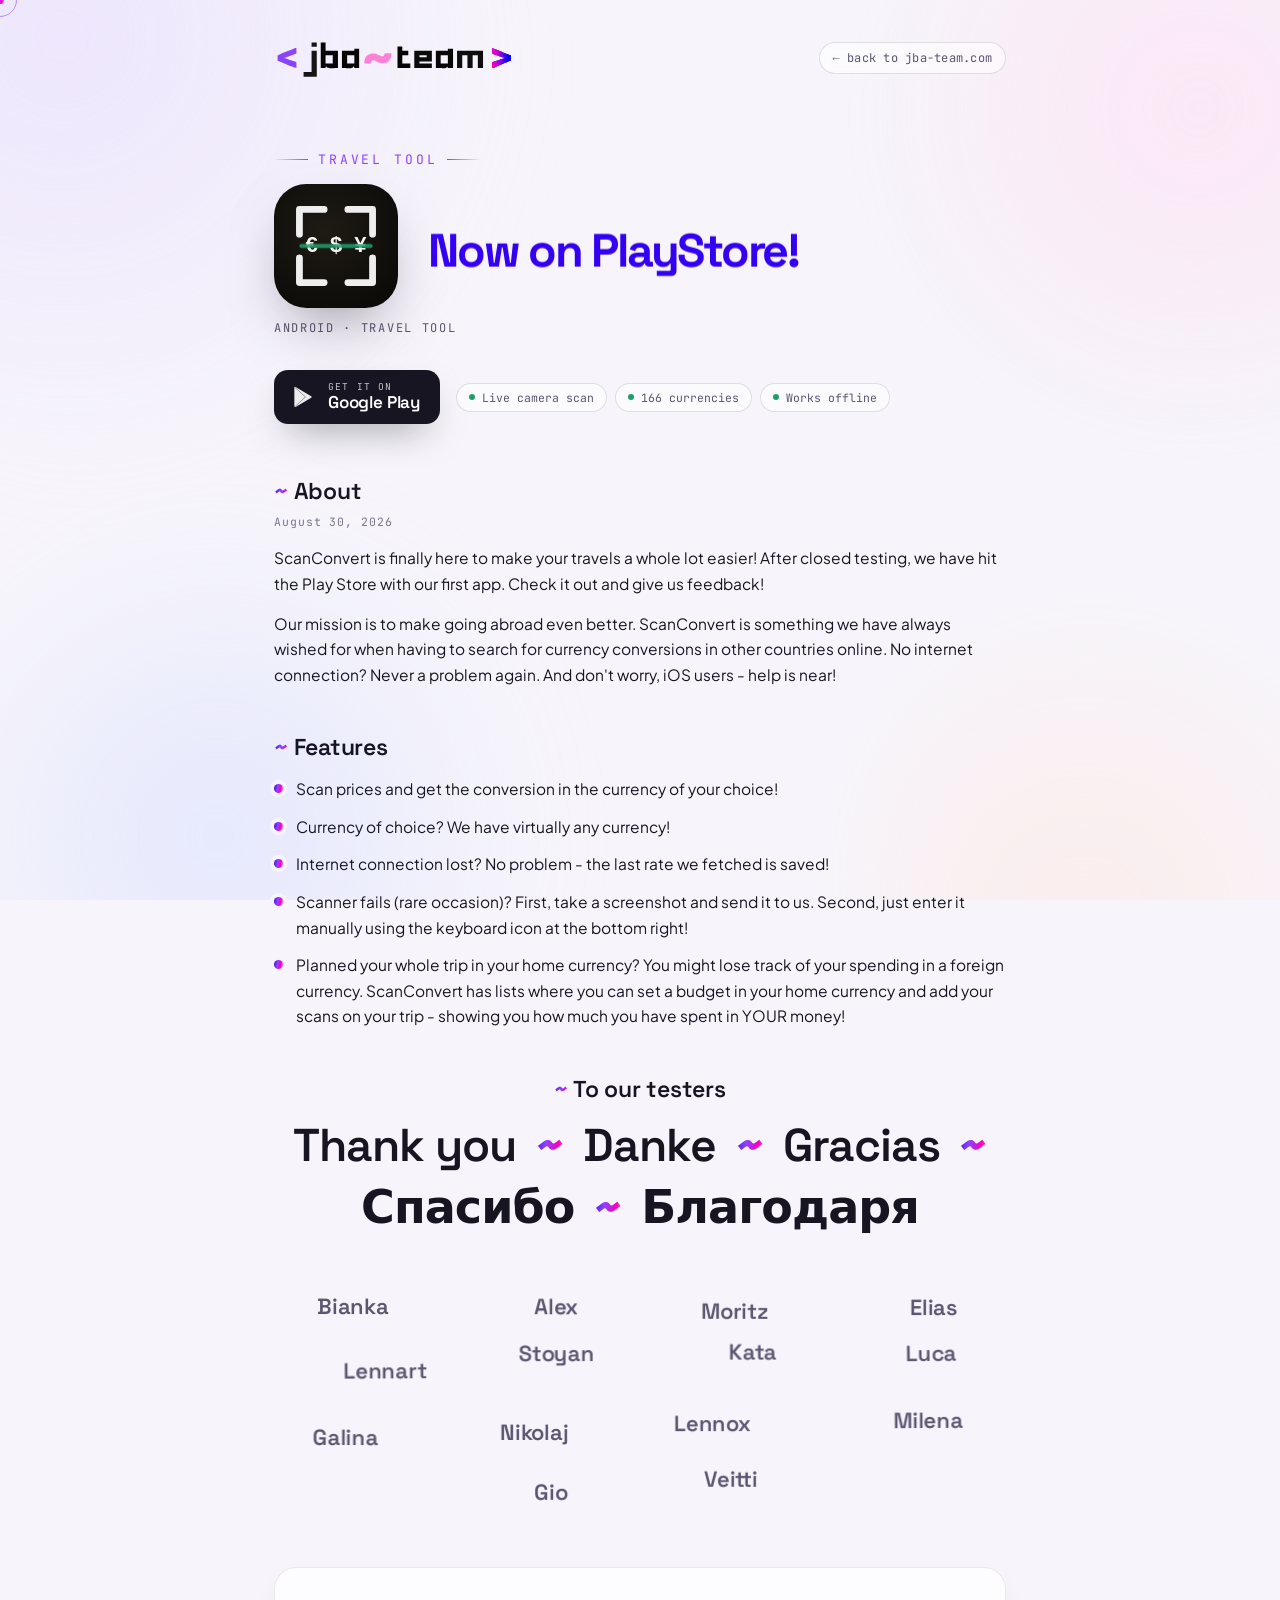
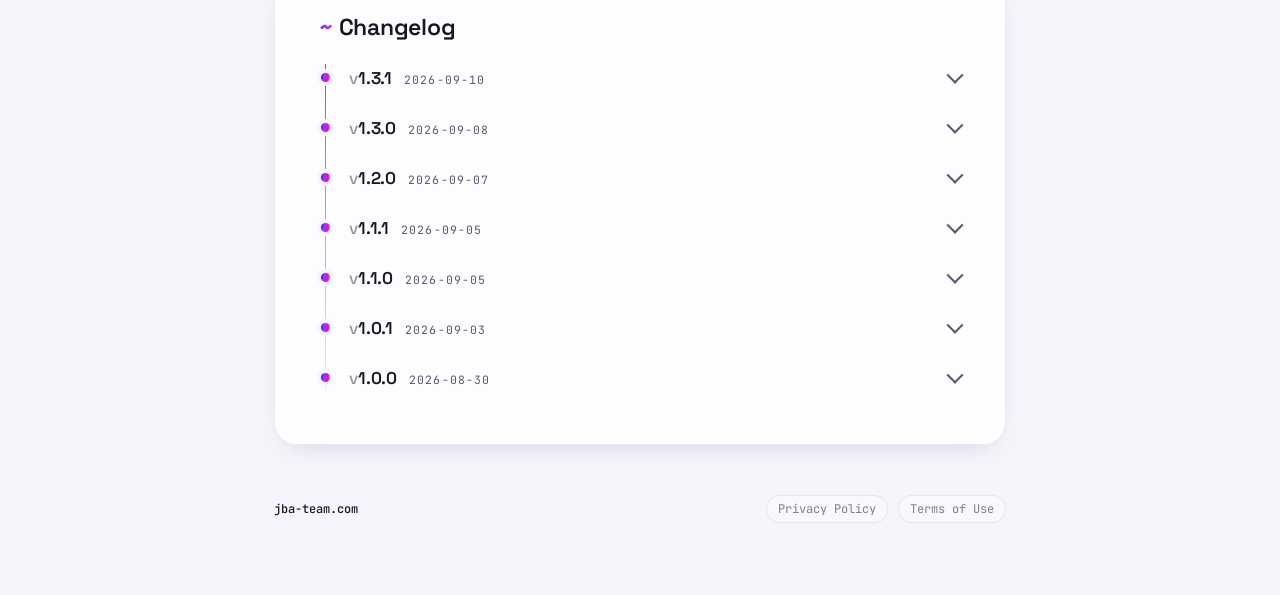
==== public/scanconvert.html @ e7f7d7f4 "Erster Commit: jba-team.com Studio-Website Statische Seite aus public/, Pages Functions unter functi" ====
<!DOCTYPE html>
<html lang="en">
<head>
<meta charset="utf-8">
<meta name="viewport" content="width=device-width, initial-scale=1">
<title>ScanConvert - Camera Currency Converter | jba~team</title>
<meta name="description" content="ScanConvert by jba~team: point your camera at any price and instantly see what it costs in your money. 166 currencies, works offline. Now on Google Play.">
<link rel="canonical" href="https://jba-team.com/scanconvert">
<meta name="theme-color" content="#F7F5FB">
<meta name="author" content="jba~team">
<meta property="og:type" content="website">
<meta property="og:site_name" content="jba~team">
<meta property="og:locale" content="en_US">
<meta property="og:url" content="https://jba-team.com/scanconvert">
<meta property="og:title" content="ScanConvert - Travel Tool by jba~team">
<meta property="og:description" content="Point your camera at any price and instantly see what it costs in your money. 166 currencies, works offline. Now on Google Play.">
<meta property="og:image" content="https://jba-team.com/assets/og-image.png">
<meta property="og:image:type" content="image/png">
<meta property="og:image:width" content="1200">
<meta property="og:image:height" content="630">
<meta property="og:image:alt" content="The jba~team wordmark on a soft pastel gradient. Below it: apps · websites · games.">
<meta name="twitter:card" content="summary_large_image">
<meta name="twitter:title" content="ScanConvert - Travel Tool by jba~team">
<meta name="twitter:description" content="Point your camera at any price and instantly see what it costs in your money. 166 currencies, works offline. Now on Google Play.">
<meta name="twitter:image" content="https://jba-team.com/assets/og-image.png">
<link rel="icon" type="image/svg+xml" href="assets/favicon.svg">
<link rel="icon" type="image/png" sizes="32x32" href="assets/favicon-32.png">
<link rel="apple-touch-icon" href="assets/apple-touch-icon.png">
<link rel="manifest" href="/site.webmanifest">
<link rel="preload" href="assets/fonts/space-grotesk-latin.woff2" as="font" type="font/woff2" crossorigin>
<link rel="preload" href="assets/fonts/plus-jakarta-sans-latin.woff2" as="font" type="font/woff2" crossorigin>
<link rel="stylesheet" href="assets/fonts.css">
<style>
  :root{
    /* brand spectrum pulled from the logo */
    --blue:#3300F3;
    --violet:#8A44FC;
    --magenta:#FB00C3;
    --pink:#FF81D8;

    /* pastel tints of the same hues */
    --pastel-blue:#D7DEFF;
    --pastel-violet:#E6DBFF;
    --pastel-pink:#FFDCF1;
    --pastel-peach:#FFE7E0;

    --ink:#171522;
    --ink-soft:#5b5570;
    --bg:#F7F5FB;

    /* the app's own accent: the scanner green */
    --scan-green:#1F9D6B;

    --grad: linear-gradient(100deg, var(--blue) 0%, var(--violet) 38%, var(--magenta) 72%, var(--pink) 100%);

    --font-display:"Space Grotesk", system-ui, sans-serif;
    --font-body:"Plus Jakarta Sans", system-ui, sans-serif;
    --font-mono:"JetBrains Mono", ui-monospace, monospace;
  }

  *{box-sizing:border-box;}
  html{ scroll-behavior:smooth; }
  body{
    margin:0;
    font-family:var(--font-body);
    color:var(--ink);
    background:var(--bg);
    -webkit-font-smoothing:antialiased;
  }
  ::selection{ background:var(--pastel-violet); }

  /* ---------- soft pastel blob field ---------- */
  .scene{
    position:fixed;
    inset:0;
    overflow:hidden;
    z-index:0;
    pointer-events:none;
  }
  .blob{
    position:absolute;
    border-radius:50%;
    filter:blur(46px);
    opacity:.6;
    mix-blend-mode:multiply;
  }
  .b1{ width:54vw; height:54vw; left:-14vw; top:-16vw;
       background:radial-gradient(circle at 35% 35%, var(--pastel-violet), transparent 70%); }
  .b2{ width:46vw; height:46vw; right:-12vw; top:-10vw;
       background:radial-gradient(circle at 60% 40%, var(--pastel-pink), transparent 70%); }
  .b3{ width:50vw; height:50vw; left:-8vw; bottom:-20vw;
       background:radial-gradient(circle at 50% 50%, var(--pastel-blue), transparent 70%); }
  .b4{ width:42vw; height:42vw; right:-10vw; bottom:-18vw;
       background:radial-gradient(circle at 40% 60%, var(--pastel-peach), transparent 70%); }

  /* ---------- layout ---------- */
  .wrap{
    position:relative;
    z-index:2;
    max-width:860px;
    margin:0 auto;
    padding:clamp(22px,4vh,46px) clamp(22px,5vw,64px) clamp(40px,8vh,80px);
  }

  .topbar{
    display:flex;
    align-items:center;
    justify-content:space-between;
    gap:16px;
    margin-bottom:clamp(36px,7vh,64px);
  }
  .brand img{ height:44px; width:auto; display:block; }
  .backlink{
    font-family:var(--font-mono);
    font-size:12px;
    letter-spacing:.02em;
    color:var(--ink-soft);
    text-decoration:none;
    border:1px solid rgba(23,21,34,.12);
    background:rgba(255,255,255,.55);
    backdrop-filter:blur(6px);
    padding:7px 13px;
    border-radius:100px;
    transition:color .2s, border-color .2s;
  }
  .backlink:hover{ color:var(--ink); border-color:rgba(23,21,34,.3); }

  .status{
    font-family:var(--font-mono);
    font-size:13px;
    text-transform:uppercase;
    letter-spacing:.22em;
    color:var(--violet);
    display:inline-flex;
    align-items:center;
    gap:10px;
  }
  .status::before{
    content:"";
    width:34px;height:1px;
    background:linear-gradient(90deg,transparent,var(--violet));
  }
  .status::after{
    content:"";
    width:34px;height:1px;
    background:linear-gradient(90deg,var(--violet),transparent);
  }

  /* ---------- app hero: icon + animated title ---------- */
  .app-hero{
    display:flex;
    align-items:center;
    gap:clamp(18px,3vw,30px);
    margin:16px 0 8px;
  }
  .app-icon{
    position:relative;
    flex:0 0 auto;
    width:clamp(84px,13vw,124px);
    aspect-ratio:1;
    border-radius:26%;
  }
  .app-icon img{
    width:100%; height:100%;
    border-radius:26%;
    display:block;
    box-shadow:0 26px 60px -22px rgba(23,21,34,.5), 0 0 0 1px rgba(255,255,255,.15) inset;
  }
  /* the title block carries the scan line */
  .title-wrap{ position:relative; min-width:0; }
  /* scan line sweeping the title, same look as the homepage spotlight */
  .scanline{
    position:absolute; left:-2%; right:-2%; height:3px;
    top:0;
    border-radius:3px;
    background:linear-gradient(90deg, transparent, var(--scan-green) 25%, var(--scan-green) 75%, transparent);
    box-shadow:0 0 18px 2px color-mix(in srgb, var(--scan-green) 55%, transparent);
    opacity:0;
    pointer-events:none;
  }

  /* the title is a 2-layer stack: both phrases share one grid cell, so the
     h1 is exactly as wide as the wider phrase and the layout never shifts.
     JS then scales the longer phrase so both render at the same width. */
  .app-title{
    display:inline-grid;
    margin:0;
    font-family:var(--font-display);
    font-weight:700;
    font-size:clamp(36px,6.4vw,64px);
    line-height:1.12;
    letter-spacing:-.035em;
    min-width:0;
  }
  .app-title .word{
    grid-area:1 / 1;
    display:block;
    overflow:hidden;
    white-space:nowrap;
    /* room for descenders (the "y" in Play) inside the clipping box */
    padding-bottom:.12em;
    margin-bottom:-.12em;
  }
  .app-title .word > span{
    display:inline-block;
    will-change:transform;
  }
  .app-title .t-name{ color:var(--ink); }
  .app-title .t-store{ color:var(--blue); }

  .meta{
    font-family:var(--font-mono);
    font-size:12px;
    letter-spacing:.14em;
    text-transform:uppercase;
    color:var(--ink-soft);
    margin:12px 0 0;
  }

  /* ---------- actions ---------- */
  .actions{
    display:flex; align-items:center; gap:16px; flex-wrap:wrap;
    margin:clamp(22px,4vh,34px) 0 clamp(30px,6vh,52px);
  }
  .play-badge{
    display:inline-flex; align-items:center; gap:12px;
    padding:12px 20px 12px 16px;
    border-radius:14px;
    background:var(--ink);
    color:#fff;
    text-decoration:none;
    position:relative;
    box-shadow:0 16px 38px -16px rgba(23,21,34,.55);
    transition:transform .2s, box-shadow .2s;
  }
  .play-badge:hover{ transform:translateY(-2px); box-shadow:0 22px 46px -18px rgba(23,21,34,.6); }
  .play-badge svg{ width:26px; height:26px; flex:0 0 auto; }
  .play-badge .lines{ display:flex; flex-direction:column; line-height:1.15; text-align:left; }
  .play-badge .lines small{
    font-family:var(--font-mono); font-size:9.5px; letter-spacing:.12em; text-transform:uppercase; opacity:.75;
  }
  .play-badge .lines b{ font-family:var(--font-display); font-size:17px; font-weight:600; letter-spacing:-.01em; }

  .chips{ display:flex; flex-wrap:wrap; gap:8px; }
  .chips span{
    font-family:var(--font-mono);
    font-size:11.5px;
    color:var(--ink-soft);
    border:1px solid rgba(23,21,34,.12);
    background:rgba(255,255,255,.55);
    padding:6px 12px;
    border-radius:100px;
    display:inline-flex; align-items:center; gap:7px;
  }
  .chips span::before{
    content:""; width:6px; height:6px; border-radius:50%;
    background:var(--scan-green);
  }

  /* ---------- cards / sections ---------- */
  .card{
    background:rgba(255,255,255,.72);
    border:1px solid rgba(23,21,34,.08);
    backdrop-filter:blur(8px);
    border-radius:22px;
    padding:clamp(24px,4vw,44px);
    box-shadow:0 10px 30px -18px rgba(74,32,140,.35);
  }
  .card + .card{ margin-top:clamp(18px,3vh,26px); }
  .card h2{
    font-family:var(--font-display);
    font-weight:600;
    font-size:clamp(19px,2.4vw,23px);
    letter-spacing:-.01em;
    margin:0 0 14px;
  }
  .card h2::before{
    content:"~ ";
    background:var(--grad);
    -webkit-background-clip:text;
    background-clip:text;
    color:transparent;
  }
  .card p{
    font-size:15.5px;
    line-height:1.65;
    color:var(--ink);
    margin:0 0 14px;
  }
  .card p:last-child{ margin-bottom:0; }
  .card .soft{ color:var(--ink-soft); }
  .card a{ color:var(--violet); text-decoration:none; border-bottom:1px solid rgba(138,68,252,.3); }
  .card a:hover{ border-bottom-color:var(--violet); }

  /* empty-state slot: reserves the height until copy arrives, fully invisible */
  .placeholder{
    min-height:72px;
  }

  /* .plain keeps the card's typography but drops the panel: the section reads
     as if it were written straight onto the page background. */
  .card.plain{
    background:none;
    border:none;
    backdrop-filter:none;
    box-shadow:none;
    border-radius:0;
    padding:0;
  }
  .card.plain + .card{ margin-top:clamp(30px,5vh,48px); }

  /* subtle dateline under a heading, same quiet register as the changelog dates */
  .sec-date{
    display:block;
    font-family:var(--font-mono);
    font-size:11.5px;
    letter-spacing:.08em;
    color:var(--ink-soft);
    opacity:.8;
    margin:-6px 0 16px;
  }

  /* ---------- thank you ----------
     Large, wrapped word-lines. Words are joined by the studio's own tilde
     mark (the same glyph as in "jba~team", the nav paths and the marquee),
     rendered in the brand gradient, instead of a generic bullet or comma. */
  /* ".thanks .thanks-greet" (two classes) deliberately outweighs the ".card p"
     rule (class + element) that would otherwise force this back to body size.
     The two lines are built to read as two different things, not one block:
     the greeting is a single big gradient statement joined by the studio's
     own tilde mark (the "many languages, one team" idea); the names below
     drift freely below it as a cloud you can click into focus. */
  .thanks{ text-align:center; }
  .thanks .thanks-greet{
    display:flex; flex-wrap:wrap; align-items:baseline; justify-content:center;
    row-gap:.18em; column-gap:.42em;
    font-family:var(--font-display);
    font-weight:600;
    letter-spacing:-.02em;
    color:var(--ink);
    margin:0;
    font-size:clamp(30px,4.8vw,46px);
    line-height:1.18;
  }
  .thanks .sep{
    font-weight:700;
    background:var(--grad);
    -webkit-background-clip:text; background-clip:text;
    color:transparent;
  }

  /* names drift freely in a cloud. Without JS (or with reduced motion) this
     stays a plain centred wrap, so the names are always readable. */
  .thanks-cloud{
    display:flex; flex-wrap:wrap; justify-content:center;
    gap:4px 8px;
    margin:clamp(20px,3.5vh,34px) auto 0;
  }
  .thanks-cloud.is-cloud{ display:block; position:relative; }
  .thanks-cloud .name{
    font-family:var(--font-display);
    font-weight:600;
    font-size:clamp(16px,2.1vw,22px);
    letter-spacing:-.01em;
    color:var(--ink-soft);
    background:none;
    border:0;
    padding:5px 9px;
    border-radius:100px;
    cursor:pointer;
    white-space:nowrap;
    transition:color .28s, opacity .28s;
    -webkit-tap-highlight-color:transparent;
  }
  .thanks-cloud.is-cloud .name{
    position:absolute; top:0; left:0;
    will-change:transform;
  }
  .thanks-cloud .name-in{ display:inline-block; will-change:transform; }
  /* only the no-JS / reduced-motion path needs a CSS transition; when GSAP
     drives the cloud it owns the transform and a transition would fight it */
  .thanks-cloud:not(.is-cloud) .name-in{ transition:transform .35s ease; }
  .thanks-cloud .name:hover{ color:var(--ink); }
  .thanks-cloud .name:focus-visible{
    outline:2px solid var(--violet);
    outline-offset:2px;
  }
  .thanks-cloud .name.is-focused{ z-index:5; }
  .thanks-cloud .name.is-focused .name-in{
    background:var(--grad);
    -webkit-background-clip:text; background-clip:text;
    color:transparent;
  }
  .thanks-cloud.has-focus .name:not(.is-focused){ opacity:.22; }
  /* screen-reader-only fallback: the two lines above are decorative/aria-hidden */
  .sr-only{
    position:absolute; width:1px; height:1px;
    padding:0; margin:-1px; overflow:hidden;
    clip:rect(0,0,0,0); white-space:nowrap; border:0;
  }

  /* feature bullets: same gradient dot as the changelog's version marker */
  .feat-list{
    list-style:none;
    margin:0; padding:0;
  }
  .feat-list li{
    position:relative;
    padding-left:22px;
    font-size:15.5px;
    line-height:1.65;
    color:var(--ink);
  }
  .feat-list li + li{ margin-top:12px; }
  .feat-list li::before{
    content:"";
    position:absolute; left:0; top:.5em;
    width:9px; height:9px; border-radius:50%;
    background:var(--grad);
    box-shadow:0 0 0 4px var(--bg);
  }

  /* ---------- changelog ---------- */
  .log{
    list-style:none;
    margin:0; padding:0;
    position:relative;
  }
  .log::before{
    content:"";
    position:absolute; left:6px; top:8px; bottom:8px;
    width:1px;
    background:linear-gradient(180deg, var(--violet), rgba(138,68,252,.1));
  }
  .log-entry{
    position:relative;
    padding-left:30px;
  }
  .log-entry + .log-entry{ margin-top:6px; }
  .log-entry::before{
    content:"";
    position:absolute; left:2px; top:17px;
    width:9px; height:9px; border-radius:50%;
    background:var(--grad);
    box-shadow:0 0 0 4px var(--bg);
  }
  /* every version is a native <details>: closed by default, toggles on click,
     keyboard operable and fully functional without JavaScript */
  .log-head{
    display:flex; align-items:baseline; gap:12px; flex-wrap:wrap;
    padding:11px 0;                      /* keeps the tap target at 44px on phones */
    cursor:pointer;
    list-style:none;                     /* Firefox: hide the default marker */
    border-radius:8px;
    transition:opacity .2s;
  }
  .log-head::-webkit-details-marker{ display:none; }   /* Safari/Chrome */
  .log-head:hover{ opacity:.7; }
  .log-head:focus-visible{
    outline:2px solid var(--violet);
    outline-offset:3px;
  }
  .log-head .chev{
    margin-left:auto;
    width:12px; height:12px;
    border-right:2px solid var(--ink-soft);
    border-bottom:2px solid var(--ink-soft);
    transform:rotate(45deg) translate(-2px,-2px);
    transition:transform .25s ease;
    flex:0 0 auto;
    align-self:center;
  }
  .log-entry details[open] .log-head .chev{
    transform:rotate(225deg) translate(-2px,-2px);
  }
  .log-body{ padding:2px 0 14px; }
  .log-head .ver{
    font-family:var(--font-display);
    font-weight:600;
    font-size:17px;
    letter-spacing:-.01em;
  }
  .log-head .ver::before{ content:"v"; opacity:.45; font-weight:500; }
  .log-head .date{
    font-family:var(--font-mono);
    font-size:11.5px;
    letter-spacing:.1em;
    text-transform:uppercase;
    color:var(--ink-soft);
  }
  .log-items{
    margin:0; padding:0 0 0 18px;
    font-size:15px; line-height:1.65;
    color:var(--ink);
  }
  .log-items li + li{ margin-top:4px; }
  .log-items li::marker{ color:var(--violet); }

  /* ---------- footer ---------- */
  .footer{
    margin-top:clamp(30px,6vh,50px);
    display:flex;
    align-items:center;
    justify-content:space-between;
    gap:16px;
    font-family:var(--font-mono);
    font-size:12px;
    color:var(--ink-soft);
    flex-wrap:wrap;
  }
  .footer .domain b{ color:var(--ink); font-weight:500; }
  .footer .legal{ display:flex; gap:10px; }
  .footer .legal a{
    color:var(--ink-soft);
    text-decoration:none;
    border:1px solid rgba(23,21,34,.1);
    background:rgba(255,255,255,.4);
    padding:5px 11px;
    border-radius:100px;
    opacity:.75;
    transition:opacity .2s, color .2s;
  }
  .footer .legal a:hover{ opacity:1; color:var(--ink); }

  /* ---------- skeleton (until fonts + icon are ready) ---------- */
  .skel{
    position:relative; overflow:hidden; display:block;
    background:rgba(23,21,34,.07);
    border-radius:10px;
  }
  .skel::after{
    content:""; position:absolute; inset:0;
    transform:translateX(-100%);
    background:linear-gradient(90deg, transparent 0%, rgba(230,219,255,.95) 40%, rgba(255,220,241,.95) 60%, transparent 100%);
    animation:shimmer 1.5s ease-in-out infinite;
  }
  @keyframes shimmer{ to{ transform:translateX(100%); } }
  .hero-skel .sk-icon{ width:clamp(84px,13vw,124px); aspect-ratio:1; border-radius:26%; flex:0 0 auto; }
  .hero-skel .sk-title{ width:min(60%,372px); height:clamp(40px,7.2vw,72px); border-radius:14px; }
  .hero-skel .sk-meta{ width:180px; height:12px; margin-top:12px; }
  .hero-skel .sk-actions{ display:flex; gap:16px; flex-wrap:wrap; align-items:center; margin:clamp(22px,4vh,34px) 0 clamp(30px,6vh,52px); }
  .hero-skel .sk-badge{ width:152px; height:54px; border-radius:14px; }
  .hero-skel .sk-chip{ width:118px; height:28px; border-radius:100px; }
  html.is-loading .app-hero.is-real, html.is-loading .meta.is-real, html.is-loading .actions.is-real{ display:none; }
  html:not(.is-loading) .hero-skel{ display:none; }

  @media (max-width:640px){
    .topbar{ margin-bottom:32px; }
    .footer{ flex-direction:column; gap:12px; }
  }
  @media (prefers-reduced-motion: reduce){
    html{ scroll-behavior:auto; }
    .scanline{ display:none; }
    .skel::after{ animation:none; }
    .log-head .chev{ transition:none; }
    .thanks-cloud .name-in{ transition:none; }
  }

  /* ============ custom cursor (fine pointers only), same as homepage ============ */
  .cursor-dot,.cursor-ring{
    position:fixed; top:0; left:0; z-index:9999;
    pointer-events:none; border-radius:50%;
    transform:translate(-50%,-50%);
    display:none;
  }
  .cursor-dot{ width:8px; height:8px; background:var(--grad); }
  .cursor-ring{
    width:34px; height:34px;
    border:1.5px solid rgba(138,68,252,.55);
    transition:width .25s, height .25s, border-color .25s, background .25s;
  }
  body.cursor-on .cursor-dot, body.cursor-on .cursor-ring{ display:block; }
  body.cursor-on, body.cursor-on a, body.cursor-on button{ cursor:none; }
  body.cursor-text.cursor-on p, body.cursor-text.cursor-on h1, body.cursor-text.cursor-on h2,
  body.cursor-text.cursor-on li, body.cursor-text.cursor-on .meta, body.cursor-text.cursor-on .status,
  body.cursor-text.cursor-on .chips span{ cursor:text; }
  body.cursor-text .cursor-dot, body.cursor-text .cursor-ring{ opacity:0; }
  .cursor-ring.is-hover{
    width:56px; height:56px;
    border-color:rgba(251,0,195,.7);
    background:rgba(251,0,195,.06);
  }
</style>
<script>
  /* skeleton state: only with JS, and never longer than 4 s whatever happens */
  document.documentElement.classList.add('is-loading');
  setTimeout(function(){ document.documentElement.classList.remove('is-loading'); }, 4000);
</script>
</head>
<body>
  <div class="cursor-dot"></div>
  <div class="cursor-ring"></div>
  <div class="scene">
    <div class="blob b1"></div>
    <div class="blob b2"></div>
    <div class="blob b3"></div>
    <div class="blob b4"></div>
  </div>

  <div class="wrap">
    <header class="topbar">
      <a class="brand" href="index.html" aria-label="jba~team">
        <img src="assets/jba-logo.svg" alt="">
      </a>
      <a class="backlink" href="index.html">&larr; back to jba-team.com</a>
    </header>

    <span class="status">Travel Tool</span>

    <!-- skeleton: same silhouette as the header below, gone once fonts + icon are ready -->
    <div class="hero-skel" id="heroSkel" aria-hidden="true">
      <div class="app-hero"><span class="skel sk-icon"></span><span class="skel sk-title"></span></div>
      <span class="skel sk-meta"></span>
      <div class="sk-actions"><span class="skel sk-badge"></span><span class="skel sk-chip"></span><span class="skel sk-chip"></span><span class="skel sk-chip"></span></div>
    </div>

    <div class="app-hero is-real">
      <div class="app-icon" id="appIcon">
        <img src="assets/scanconvert-logo.svg" alt="ScanConvert app icon">
      </div>
      <div class="title-wrap">
        <h1 class="app-title" id="appTitle" aria-label="ScanConvert">
          <span class="word"><span class="t t-name"  id="tName">ScanConvert</span></span>
          <span class="word" aria-hidden="true"><span class="t t-store" id="tStore">Now on PlayStore!</span></span>
        </h1>
        <div class="scanline" id="scanline" aria-hidden="true"></div>
      </div>
    </div>
    <p class="meta is-real">Android &middot; Travel Tool</p>

    <div class="actions is-real">
      <a class="play-badge" href="https://play.google.com/store/apps/details?id=com.jbateam.scanconvert"
         target="_blank" rel="noopener" aria-label="Get it on Google Play">
        <svg viewBox="0 0 24 24" fill="none" aria-hidden="true">
          <path d="M4 3.5v17c0 .6.65 1 1.17.68l14.4-8.5a.8.8 0 0 0 0-1.36L5.17 2.82A.79.79 0 0 0 4 3.5Z" fill="#fff" opacity=".92"/>
          <path d="M4.4 2.9 14.2 12 4.4 21.1" stroke="#171522" stroke-width=".8" opacity=".45"/>
        </svg>
        <span class="lines"><small>get it on</small><b>Google Play</b></span>
      </a>
      <div class="chips" aria-hidden="true">
        <span>Live camera scan</span>
        <span>166 currencies</span>
        <span>Works offline</span>
      </div>
    </div>

    <!-- ============ info (copy to follow) ============
         No panel here, just copy on the page background.
         When the text arrives: replace each .placeholder with <p> paragraphs. -->
    <section class="card plain" id="about">
      <h2>About</h2>
      <span class="sec-date">August 30, 2026</span>
      <p>ScanConvert is finally here to make your travels a whole lot easier! After closed testing, we have hit the Play Store with our first app. Check it out and give us feedback!</p>
      <p>Our mission is to make going abroad even better. ScanConvert is something we have always wished for when having to search for currency conversions in other countries online. No internet connection? Never a problem again. And don't worry, iOS users - help is near!</p>
    </section>

    <section class="card plain" id="features">
      <h2>Features</h2>
      <ul class="feat-list">
        <li>Scan prices and get the conversion in the currency of your choice!</li>
        <li>Currency of choice? We have virtually any currency!</li>
        <li>Internet connection lost? No problem - the last rate we fetched is saved!</li>
        <li>Scanner fails (rare occasion)? First, take a screenshot and send it to us. Second, just enter it manually using the keyboard icon at the bottom right!</li>
        <li>Planned your whole trip in your home currency? You might lose track of your spending in a foreign currency. ScanConvert has lists where you can set a budget in your home currency and add your scans on your trip - showing you how much you have spent in YOUR money!</li>
      </ul>
    </section>

    <!-- ============ thank you ============ -->
    <section class="card plain thanks" id="thanks">
      <h2>To our testers</h2>
      <p class="thanks-greet" aria-hidden="true">
        <span>Thank you</span><span class="sep">~</span><span>Danke</span><span class="sep">~</span><span>Gracias</span><span class="sep">~</span><span>Спасибо</span><span class="sep">~</span><span>Благодаря</span>
      </p>
      <p class="sr-only">Thank you, Danke, Gracias, Спасибо, Благодаря.</p>
      <!-- Real buttons, so the names are reachable by keyboard too, not just
           by mouse. aria-pressed carries the "in focus" state. -->
      <div class="thanks-cloud" id="thanksCloud">
        <button class="name" type="button" aria-pressed="false"><span class="name-in">Bianka</span></button>
        <button class="name" type="button" aria-pressed="false"><span class="name-in">Alex</span></button>
        <button class="name" type="button" aria-pressed="false"><span class="name-in">Moritz</span></button>
        <button class="name" type="button" aria-pressed="false"><span class="name-in">Elias</span></button>
        <button class="name" type="button" aria-pressed="false"><span class="name-in">Lennart</span></button>
        <button class="name" type="button" aria-pressed="false"><span class="name-in">Stoyan</span></button>
        <button class="name" type="button" aria-pressed="false"><span class="name-in">Kata</span></button>
        <button class="name" type="button" aria-pressed="false"><span class="name-in">Luca</span></button>
        <button class="name" type="button" aria-pressed="false"><span class="name-in">Galina</span></button>
        <button class="name" type="button" aria-pressed="false"><span class="name-in">Nikolaj</span></button>
        <button class="name" type="button" aria-pressed="false"><span class="name-in">Lennox</span></button>
        <button class="name" type="button" aria-pressed="false"><span class="name-in">Milena</span></button>
        <button class="name" type="button" aria-pressed="false"><span class="name-in">Gio</span></button>
        <button class="name" type="button" aria-pressed="false"><span class="name-in">Veitti</span></button>
      </div>
    </section>

    <!-- ============ changelog ============ -->
    <section class="card" id="changelog">
      <h2>Changelog</h2>
      <ol class="log">
        <!-- Newest first. Every entry is collapsed until clicked. Template:
        <li class="log-entry">
          <details>
            <summary class="log-head">
              <span class="ver">1.0.1</span><span class="date">2026-09-01</span>
              <span class="chev" aria-hidden="true"></span>
            </summary>
            <div class="log-body">
              <ul class="log-items">
                <li>...</li>
              </ul>
            </div>
          </details>
        </li>
        -->
        <li class="log-entry">
          <details>
            <summary class="log-head">
              <span class="ver">1.3.1</span><span class="date">2026-09-10</span>
              <span class="chev" aria-hidden="true"></span>
            </summary>
            <div class="log-body">
              <ul class="log-items">
                <li>Custom currencies displayed the wrong emoji after being created. This has been fixed.</li>
              </ul>
            </div>
          </details>
        </li>
        <li class="log-entry">
          <details>
            <summary class="log-head">
              <span class="ver">1.3.0</span><span class="date">2026-09-08</span>
              <span class="chev" aria-hidden="true"></span>
            </summary>
            <div class="log-body">
              <ul class="log-items">
                <li>PDF exports are now available in English, Spanish and French. Other languages currently export in English.</li>
              </ul>
            </div>
          </details>
        </li>
        <li class="log-entry">
          <details>
            <summary class="log-head">
              <span class="ver">1.2.0</span><span class="date">2026-09-07</span>
              <span class="chev" aria-hidden="true"></span>
            </summary>
            <div class="log-body">
              <ul class="log-items">
                <li>Ad policy updates.</li>
              </ul>
            </div>
          </details>
        </li>
        <li class="log-entry">
          <details>
            <summary class="log-head">
              <span class="ver">1.1.1</span><span class="date">2026-09-05</span>
              <span class="chev" aria-hidden="true"></span>
            </summary>
            <div class="log-body">
              <ul class="log-items">
                <li>Important hotfix: fixed an error where the app wouldn't start.</li>
              </ul>
            </div>
          </details>
        </li>
        <li class="log-entry">
          <details>
            <summary class="log-head">
              <span class="ver">1.1.0</span><span class="date">2026-09-05</span>
              <span class="chev" aria-hidden="true"></span>
            </summary>
            <div class="log-body">
              <ul class="log-items">
                <li>Ad updates.</li>
                <li>UI fix when opening keyboard entry.</li>
                <li>R8 performance upgrade.</li>
              </ul>
            </div>
          </details>
        </li>
        <li class="log-entry">
          <details>
            <summary class="log-head">
              <span class="ver">1.0.1</span><span class="date">2026-09-03</span>
              <span class="chev" aria-hidden="true"></span>
            </summary>
            <div class="log-body">
              <ul class="log-items">
                <li>Minor bug fixes regarding language support.</li>
                <li>Minor ad fixes.</li>
              </ul>
            </div>
          </details>
        </li>
        <li class="log-entry">
          <details>
            <summary class="log-head">
              <span class="ver">1.0.0</span><span class="date">2026-08-30</span>
              <span class="chev" aria-hidden="true"></span>
            </summary>
            <div class="log-body">
              <ul class="log-items">
                <li>Scan prices and get the conversion in the currency of your choice!</li>
                <li>Currency of choice? We have virtually any currency!</li>
                <li>Internet connection lost? No problem - the last rate we fetched is saved!</li>
                <li>Scanner fails (rare occasion)? First, take a screenshot and send it to us. Second, just enter it manually using the keyboard icon at the bottom right!</li>
                <li>Planned your whole trip in your home currency? You might lose track of your spending in a foreign currency. ScanConvert has lists where you can set a budget in your home currency and add your scans on your trip - showing you how much you have spent in YOUR money!</li>
                <li>Saves your last-used currencies!</li>
                <li>Language support for English, Spanish, French, German, Arabic, Japanese and Portuguese!</li>
              </ul>
            </div>
          </details>
        </li>
      </ol>
    </section>

    <script type="application/ld+json">
    {
      "@context": "https://schema.org",
      "@type": "MobileApplication",
      "name": "ScanConvert - Travel Tool",
      "url": "https://jba-team.com/scanconvert",
      "operatingSystem": "Android",
      "applicationCategory": "TravelApplication",
      "installUrl": "https://play.google.com/store/apps/details?id=com.jbateam.scanconvert",
      "image": "https://jba-team.com/assets/scanconvert-logo.svg",
      "description": "Point your camera at any price and instantly see what it costs in your money. Recognition runs on-device across 166 currencies and keeps working offline.",
      "offers": { "@type": "Offer", "price": "0", "priceCurrency": "EUR" },
      "author": { "@type": "Organization", "name": "jba~team", "url": "https://jba-team.com/" }
    }
    </script>

    <footer class="footer">
      <span class="domain"><b>jba-team.com</b></span>
      <span class="legal">
        <a href="privacy.html">Privacy Policy</a>
        <a href="terms.html">Terms of Use</a>
      </span>
    </footer>
  </div>

<script src="https://cdnjs.cloudflare.com/ajax/libs/gsap/3.12.5/gsap.min.js"></script>
<script>
(function(){
  const reduce = matchMedia('(prefers-reduced-motion: reduce)').matches;
  const tName  = document.getElementById('tName');
  const tStore = document.getElementById('tStore');
  const scan   = document.getElementById('scanline');

  /* ---- equal widths: scale the longer phrase so both render the same width ---- */
  function fitTitle(){
    tStore.style.fontSize = '';
    const wName = tName.getBoundingClientRect().width;
    if (!wName) return;
    /* two passes: letter-spacing/hinting make width slightly non-linear in font-size */
    for (let i = 0; i < 2; i++){
      const wStore = tStore.getBoundingClientRect().width;
      if (!wStore) return;
      const size = parseFloat(getComputedStyle(tStore).fontSize);
      tStore.style.fontSize = (size * wName / wStore).toFixed(2) + 'px';
    }
  }
  /* skeleton -> real header once fonts + icon are ready (capped at 2.5 s) */
  const fonts = document.fonts ? document.fonts.ready : Promise.resolve();
  const icon = document.querySelector('.app-icon img');
  const iconReady = icon.complete ? Promise.resolve() :
    new Promise(r => { icon.onload = icon.onerror = r; });
  Promise.race([Promise.all([fonts, iconReady]), new Promise(r => setTimeout(r, 2500))]).then(() => {
    document.documentElement.classList.remove('is-loading');
    document.getElementById('heroSkel')?.remove();
    fitTitle();
  });
  let rt; window.addEventListener('resize', () => { clearTimeout(rt); rt = setTimeout(fitTitle, 120); });

  if (reduce || !window.gsap){
    /* static: only "ScanConvert" visible */
    tStore.style.visibility = 'hidden';
    return;
  }

  /* ---- every 2.5 s: one scan sweep over the icon, and the title flips ---- */
  /* OFF = 150 %: far enough that descenders are fully outside the clip box */
  const PERIOD = 2.5, SWEEP = .9, FLIP = .55, OFF = 150;
  gsap.set(tStore, { yPercent:OFF });
  let showingStore = false;

  function flip(){
    const out = showingStore ? tStore : tName;
    const inn = showingStore ? tName  : tStore;
    showingStore = !showingStore;
    gsap.to(out,  { yPercent:-OFF, duration:FLIP, ease:'power3.in' });
    gsap.fromTo(inn, { yPercent:OFF }, { yPercent:0, duration:FLIP, ease:'power3.out', delay:FLIP * .55 });
  }

  const tl = gsap.timeline({ repeat:-1, repeatDelay: PERIOD - SWEEP });
  tl.set(scan, { top:'0%' })
    .to(scan, { opacity:.85, duration:.15 }, 0)
    .to(scan, { top:'100%', duration:SWEEP, ease:'sine.inOut' }, 0)
    .to(scan, { opacity:0, duration:.2 }, SWEEP - .2)
    .call(flip, null, SWEEP * .45);
})();

/* ---------- drifting tester names ----------
   The names float in a loose cloud; clicking one pulls it into focus and
   scales it up while the rest step back. Drift runs on the button, the focus
   scale on the inner span, so the two never fight over the same transform. */
(function(){
  const cloud = document.getElementById('thanksCloud');
  if (!cloud) return;
  const names = Array.prototype.slice.call(cloud.querySelectorAll('.name'));
  if (!names.length) return;

  const reduce = matchMedia('(prefers-reduced-motion: reduce)').matches;
  const FOCUS_SCALE = 1.75;

  /* deterministic pseudo-random: the cloud looks scattered but lands the same
     way on every load and every resize */
  function rnd(i){
    const x = Math.sin(i * 127.1 + 311.7) * 43758.5453;
    return x - Math.floor(x);
  }

  let drifts = [];

  function layout(){
    const w = cloud.clientWidth;
    if (!w) return;
    const cols = w < 430 ? 2 : w < 700 ? 3 : 4;
    const rows = Math.ceil(names.length / cols);
    const cellW = w / cols;
    const cellH = w < 430 ? 54 : 64;
    cloud.style.height = (rows * cellH) + 'px';

    names.forEach(function(n, i){
      const r = Math.floor(i / cols);
      const c = i % cols;
      /* centre a short last row rather than letting it hug the left edge */
      const inRow = Math.min(cols, names.length - r * cols);
      const rowOffset = (cols - inRow) * cellW / 2;
      const nw = n.offsetWidth, nh = n.offsetHeight;
      const jx = (rnd(i * 2 + 1) - .5) * cellW * .26;
      const jy = (rnd(i * 2 + 2) - .5) * cellH * .42;

      let left = rowOffset + c * cellW + cellW / 2 - nw / 2 + jx;
      /* keep room for the focused size so nothing spills past the edge */
      const grow = nw * (FOCUS_SCALE - 1) / 2;
      const min = grow, max = w - nw - grow;
      left = max > min ? Math.min(Math.max(left, min), max) : (w - nw) / 2;

      n.style.left = Math.round(left) + 'px';
      n.style.top  = Math.round(r * cellH + (cellH - nh) / 2 + jy) + 'px';
    });
  }

  function startDrift(){
    drifts.forEach(function(t){ t.kill(); });
    drifts = names.map(function(n, i){
      return gsap.to(n, {
        x: (rnd(i * 3 + 5) - .5) * 22,
        y: (rnd(i * 3 + 6) - .5) * 18,
        rotation: (rnd(i * 3 + 7) - .5) * 5,
        duration: 3 + rnd(i * 3 + 8) * 2.8,
        delay: rnd(i * 3 + 9) * 1.4,
        yoyo: true, repeat: -1, ease: 'sine.inOut'
      });
    });
  }

  let focused = null;
  function setScale(n, value){
    const inner = n.querySelector('.name-in');
    if (window.gsap && !reduce){
      gsap.to(inner, { scale:value, duration: value > 1 ? .55 : .4,
                       ease: value > 1 ? 'back.out(1.6)' : 'power3.out' });
    } else {
      inner.style.transform = value === 1 ? '' : 'scale(' + value + ')';
    }
  }
  function release(){
    if (!focused) return;
    setScale(focused, 1);
    focused.classList.remove('is-focused');
    focused.setAttribute('aria-pressed', 'false');
    focused = null;
    cloud.classList.remove('has-focus');
  }
  function focusOn(n){
    if (focused === n){ release(); return; }
    release();
    focused = n;
    cloud.classList.add('has-focus');
    n.classList.add('is-focused');
    n.setAttribute('aria-pressed', 'true');
    setScale(n, FOCUS_SCALE);
  }

  names.forEach(function(n){
    n.addEventListener('click', function(e){ e.stopPropagation(); focusOn(n); });
  });
  document.addEventListener('click', release);
  document.addEventListener('keydown', function(e){ if (e.key === 'Escape') release(); });

  /* the floating layout needs GSAP and measured text widths */
  if (window.gsap && !reduce){
    (document.fonts ? document.fonts.ready : Promise.resolve()).then(function(){
      cloud.classList.add('is-cloud');
      layout();
      startDrift();
    });
    let rt;
    addEventListener('resize', function(){
      clearTimeout(rt);
      rt = setTimeout(layout, 160);
    });
  }
})();

/* custom cursor (fine pointers, motion ok) - same behaviour as the homepage */
(function(){
  const reduce = matchMedia('(prefers-reduced-motion: reduce)').matches;
  if (!matchMedia('(pointer:fine)').matches || reduce || !window.gsap) return;
  document.body.classList.add('cursor-on');
  const dot = document.querySelector('.cursor-dot');
  const ring = document.querySelector('.cursor-ring');
  const setDotX = gsap.quickTo(dot, 'x', { duration:.08 });
  const setDotY = gsap.quickTo(dot, 'y', { duration:.08 });
  const setRingX = gsap.quickTo(ring, 'x', { duration:.35, ease:'power3' });
  const setRingY = gsap.quickTo(ring, 'y', { duration:.35, ease:'power3' });
  const TEXT_SEL = 'p, h1, h2, li, .meta, .status, .chips span';
  window.addEventListener('pointermove', e => {
    setDotX(e.clientX); setDotY(e.clientY);
    setRingX(e.clientX); setRingY(e.clientY);
  });
  window.addEventListener('pointerdown', e => {
    const onText = e.target.closest &&
      e.target.closest(TEXT_SEL) && !e.target.closest('a, button');
    if (onText) document.body.classList.add('cursor-text');
  });
  window.addEventListener('pointerup', () => document.body.classList.remove('cursor-text'));
  document.querySelectorAll('a, button').forEach(t => {
    t.addEventListener('pointerenter', () => ring.classList.add('is-hover'));
    t.addEventListener('pointerleave', () => ring.classList.remove('is-hover'));
  });
})();
</script>
</body>
</html>
---- public/assets/fonts.css ----
/* Self-hosted web fonts (SIL Open Font License), served from jba-team.com.
   Variable fonts, weight axis 400-700, subsets latin + latin-ext. No requests to Google. */

/* ---------- Space Grotesk (display) ---------- */
@font-face{
  font-family:"Space Grotesk"; font-style:normal; font-weight:400 700; font-display:swap;
  src:url(fonts/space-grotesk-latin-ext.woff2) format("woff2");
  unicode-range:U+0100-02BA,U+02BD-02C5,U+02C7-02CC,U+02CE-02D7,U+02DD-02FF,U+0304,U+0308,U+0329,U+1D00-1DBF,U+1E00-1E9F,U+1EF2-1EFF,U+2020,U+20A0-20AB,U+20AD-20C0,U+2113,U+2C60-2C7F,U+A720-A7FF;
}
@font-face{
  font-family:"Space Grotesk"; font-style:normal; font-weight:400 700; font-display:swap;
  src:url(fonts/space-grotesk-latin.woff2) format("woff2");
  unicode-range:U+0000-00FF,U+0131,U+0152-0153,U+02BB-02BC,U+02C6,U+02DA,U+02DC,U+0304,U+0308,U+0329,U+2000-206F,U+20AC,U+2122,U+2191,U+2193,U+2212,U+2215,U+FEFF,U+FFFD;
}

/* ---------- Plus Jakarta Sans (body) ---------- */
@font-face{
  font-family:"Plus Jakarta Sans"; font-style:normal; font-weight:400 700; font-display:swap;
  src:url(fonts/plus-jakarta-sans-latin-ext.woff2) format("woff2");
  unicode-range:U+0100-02BA,U+02BD-02C5,U+02C7-02CC,U+02CE-02D7,U+02DD-02FF,U+0304,U+0308,U+0329,U+1D00-1DBF,U+1E00-1E9F,U+1EF2-1EFF,U+2020,U+20A0-20AB,U+20AD-20C0,U+2113,U+2C60-2C7F,U+A720-A7FF;
}
@font-face{
  font-family:"Plus Jakarta Sans"; font-style:normal; font-weight:400 700; font-display:swap;
  src:url(fonts/plus-jakarta-sans-latin.woff2) format("woff2");
  unicode-range:U+0000-00FF,U+0131,U+0152-0153,U+02BB-02BC,U+02C6,U+02DA,U+02DC,U+0304,U+0308,U+0329,U+2000-206F,U+20AC,U+2122,U+2191,U+2193,U+2212,U+2215,U+FEFF,U+FFFD;
}

/* ---------- JetBrains Mono (mono) ---------- */
@font-face{
  font-family:"JetBrains Mono"; font-style:normal; font-weight:400 700; font-display:swap;
  src:url(fonts/jetbrains-mono-latin-ext.woff2) format("woff2");
  unicode-range:U+0100-02BA,U+02BD-02C5,U+02C7-02CC,U+02CE-02D7,U+02DD-02FF,U+0304,U+0308,U+0329,U+1D00-1DBF,U+1E00-1E9F,U+1EF2-1EFF,U+2020,U+20A0-20AB,U+20AD-20C0,U+2113,U+2C60-2C7F,U+A720-A7FF;
}
@font-face{
  font-family:"JetBrains Mono"; font-style:normal; font-weight:400 700; font-display:swap;
  src:url(fonts/jetbrains-mono-latin.woff2) format("woff2");
  unicode-range:U+0000-00FF,U+0131,U+0152-0153,U+02BB-02BC,U+02C6,U+02DA,U+02DC,U+0304,U+0308,U+0329,U+2000-206F,U+20AC,U+2122,U+2191,U+2193,U+2212,U+2215,U+FEFF,U+FFFD;
}
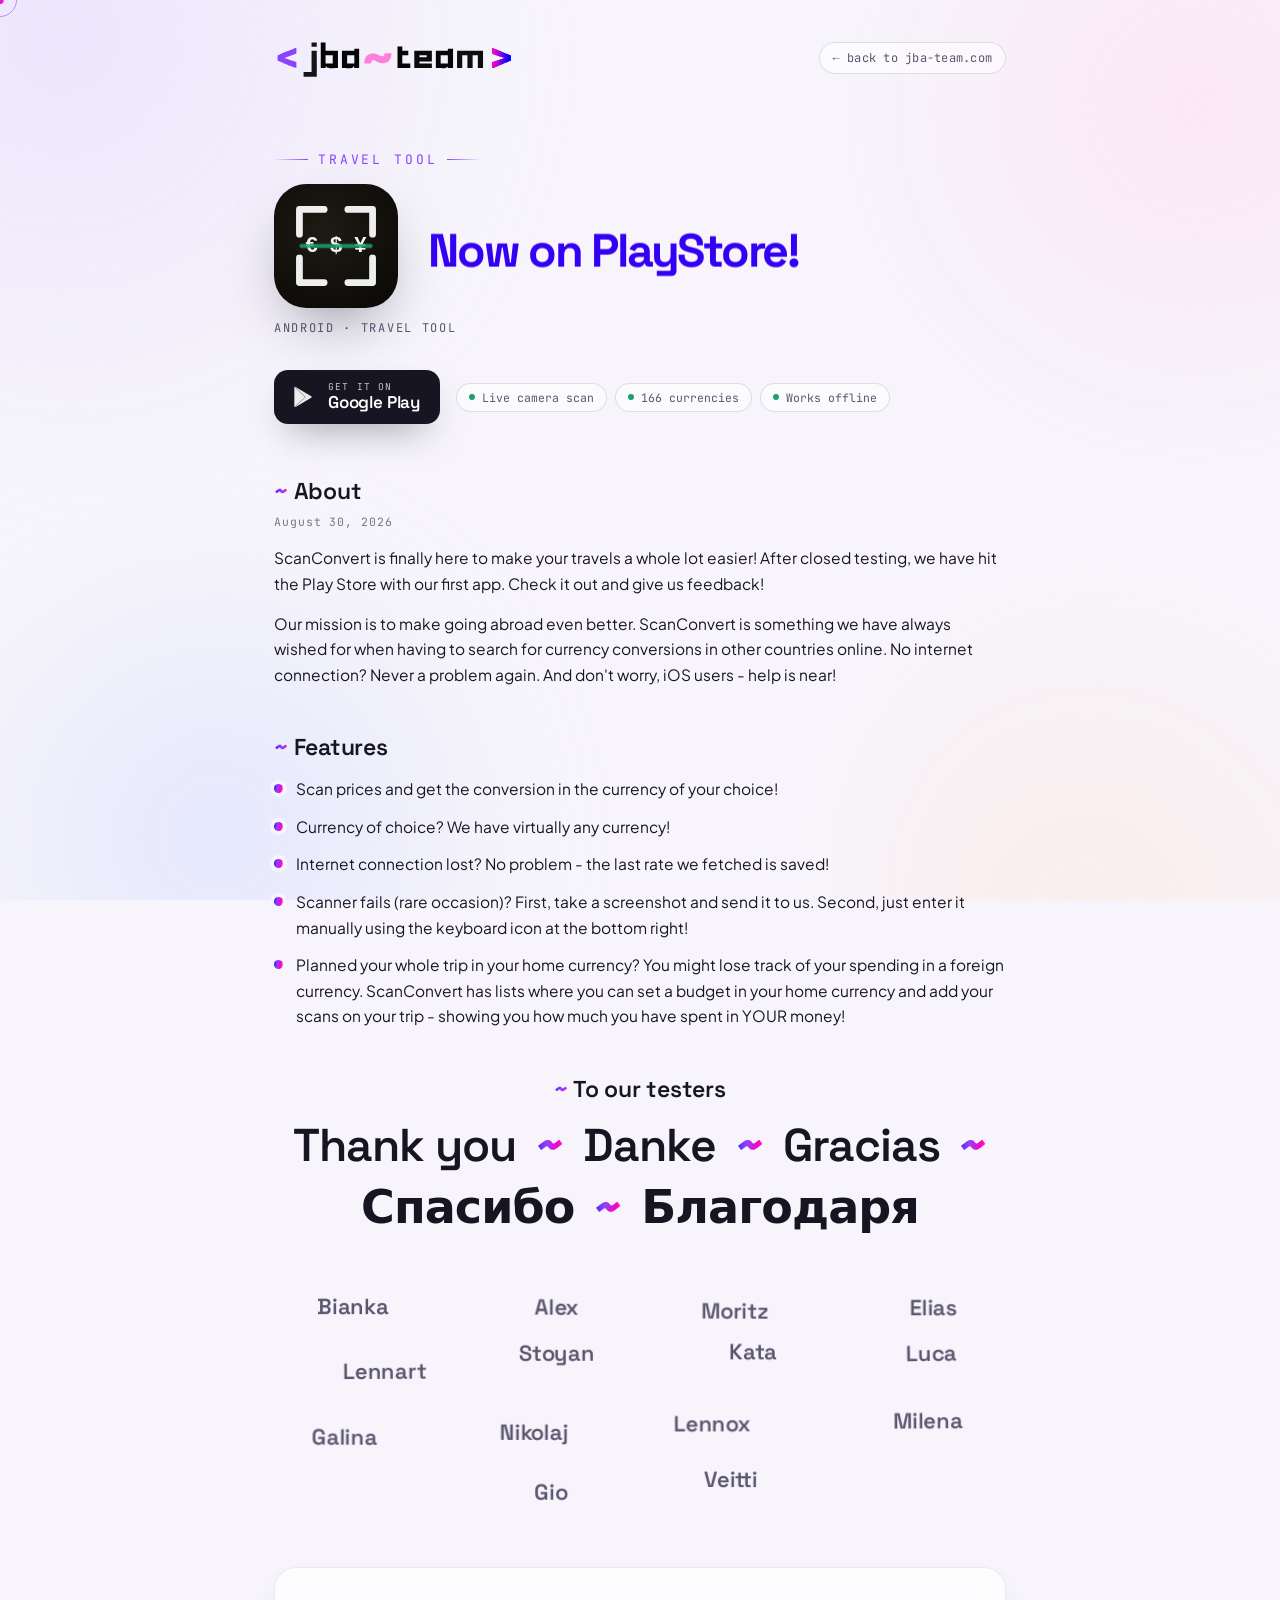
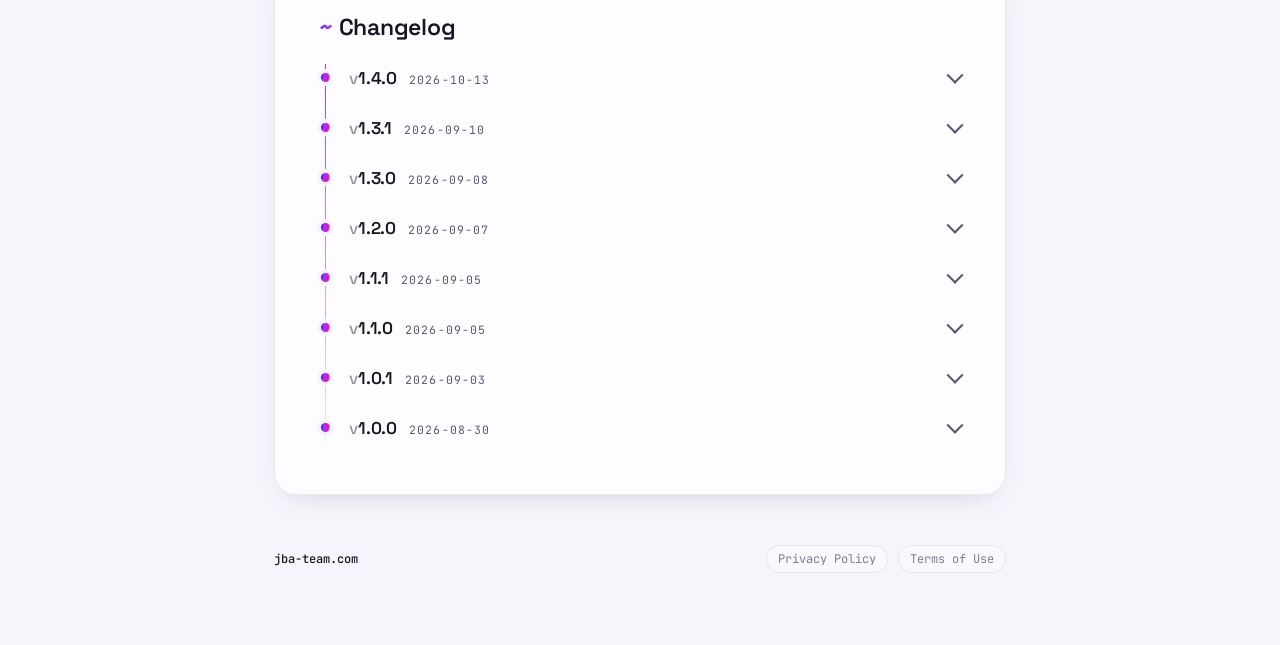
==== commit 4dfc275a: "ScanConvert: Changelog um Version 1.4.0 ergaenzt Co-Authored-By: Claude Sonnet 5.5 <noreply@anthropi" ====
--- a/public/scanconvert.html
+++ b/public/scanconvert.html
@@ -711,6 +711,21 @@
           </details>
         </li>
         -->
+        <li class="log-entry">
+          <details>
+            <summary class="log-head">
+              <span class="ver">1.4.0</span><span class="date">2026-10-13</span>
+              <span class="chev" aria-hidden="true"></span>
+            </summary>
+            <div class="log-body">
+              <ul class="log-items">
+                <li>Currency direction can now be swapped when entering amounts manually.</li>
+                <li>Values can now be added to lists when entering amounts manually.</li>
+                <li>Several performance improvements.</li>
+              </ul>
+            </div>
+          </details>
+        </li>
         <li class="log-entry">
           <details>
             <summary class="log-head">
